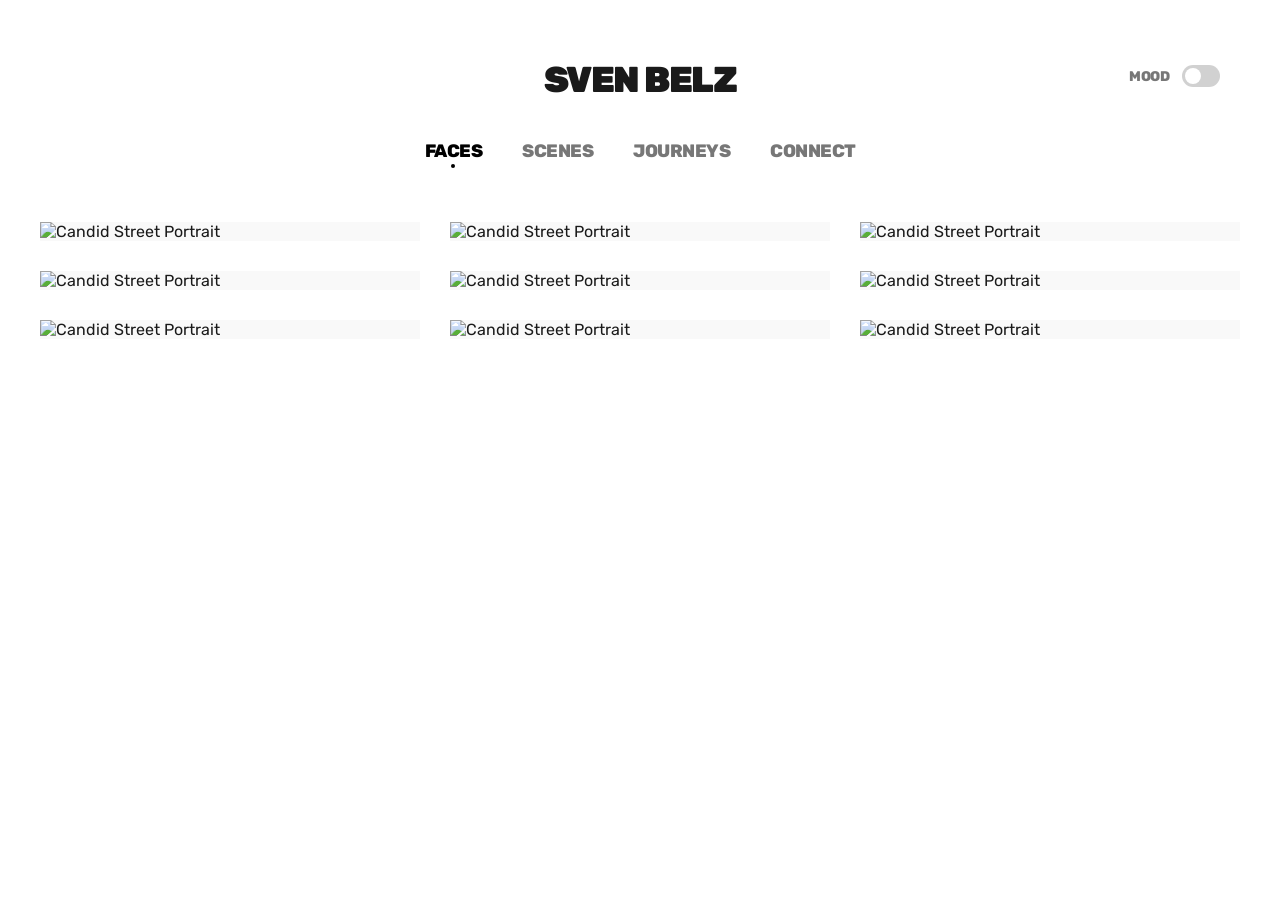
==== index.html @ d6529ec6 "revert: rollback New York Times redesign, keeping only the storytelling nav and custom cursor" ====
<!DOCTYPE html>
<html lang="en">
<head>
    <meta charset="UTF-8">
    <meta name="viewport" content="width=device-width, initial-scale=1.0">
    <title>Sven Belz | Candid Street Portraits</title>
    <link rel="preconnect" href="https://fonts.googleapis.com">
    <link rel="preconnect" href="https://fonts.gstatic.com" crossorigin>
    <link href="https://fonts.googleapis.com/css2?family=Rubik:wght@300;400;500;700;800;900&display=swap" rel="stylesheet">
    <link rel="stylesheet" href="assets/css/style.css">
    <!-- Inline script to prevent theme flash on load -->
    <script>
        const savedTheme = localStorage.getItem('theme');
        if (savedTheme) {
            document.documentElement.setAttribute('data-theme', savedTheme);
        }
    </script>
</head>
<body>
    <header class="site-header">
        <div class="header-inner">
            <a href="index.html" class="logo">SVEN BELZ</a>
            <div class="mood-toggle-wrapper">
                <span class="mood-label">Mood</span>
                <label class="switch">
                    <input type="checkbox" id="theme-toggle-checkbox">
                    <span class="slider"></span>
                </label>
            </div>
            <nav class="main-nav">
                <a href="index.html" class="active">FACES</a>
                <a href="scenes.html">SCENES</a>
                <a href="journeys.html">JOURNEYS</a>
                <a href="connect.html">CONNECT</a>
            </nav>
        </div>
    </header>

    <main class="gallery-container">
        <!-- Instagram style grid (3 columns, square aspect ratio) -->
        <div class="masonry-gallery">
            <div class="grid-item"><img src="https://images.unsplash.com/photo-1511895426328-dc8714191300?q=80&w=800&auto=format&fit=crop" alt="Candid Street Portrait"></div>
            <div class="grid-item"><img src="https://images.unsplash.com/photo-1542038784456-1ea8e935640e?q=80&w=800&auto=format&fit=crop" alt="Candid Street Portrait"></div>
            <div class="grid-item"><img src="https://images.unsplash.com/photo-1506869640319-ce1a46062c70?q=80&w=800&auto=format&fit=crop" alt="Candid Street Portrait"></div>
            <div class="grid-item"><img src="https://images.unsplash.com/photo-1516624683217-bf02fc6b6b7c?q=80&w=800&auto=format&fit=crop" alt="Candid Street Portrait"></div>
            <div class="grid-item"><img src="https://images.unsplash.com/photo-1502307100811-6befc73a43ce?q=80&w=800&auto=format&fit=crop" alt="Candid Street Portrait"></div>
            <div class="grid-item"><img src="https://images.unsplash.com/photo-1520698114486-0692bc1ff4f5?q=80&w=800&auto=format&fit=crop" alt="Candid Street Portrait"></div>
            <div class="grid-item"><img src="https://images.unsplash.com/photo-1503249023995-51b0f3778ccf?q=80&w=800&auto=format&fit=crop" alt="Candid Street Portrait"></div>
            <div class="grid-item"><img src="https://images.unsplash.com/photo-1494790108377-be9c29b29330?q=80&w=800&auto=format&fit=crop" alt="Candid Street Portrait"></div>
            <div class="grid-item"><img src="https://images.unsplash.com/photo-1534528741775-53994a69daeb?q=80&w=800&auto=format&fit=crop" alt="Candid Street Portrait"></div>
        </div>
    </main>

    <script src="assets/js/theme.js"></script>
</body>
</html>
---- assets/css/style.css ----
:root {
    /* Light theme defaults (similar to user browser preference default if not set) */
    --bg-color: #ffffff;
    --text-color: #1a1a1a;
    --nav-color: #777777;
    --nav-hover: #000000;
    --grid-gap: 3px;
    --header-padding: 60px 20px;
    
    /* Typography */
    --font-primary: 'Rubik', sans-serif;
}

[data-theme="dark"] {
    --bg-color: #121212;
    --text-color: #e0e0e0;
    --nav-color: #888888;
    --nav-hover: #ffffff;
}

/* Fallback: if no data-theme is set on root, use prefers-color-scheme */
@media (prefers-color-scheme: dark) {
    :root:not([data-theme="light"]) {
        --bg-color: #121212;
        --text-color: #e0e0e0;
        --nav-color: #888888;
        --nav-hover: #ffffff;
    }
}

* { 
    margin: 0; 
    padding: 0; 
    box-sizing: border-box; 
}

body {
    background-color: var(--bg-color);
    color: var(--text-color);
    font-family: var(--font-primary);
    transition: background-color 0.4s ease, color 0.4s ease;
    -webkit-font-smoothing: antialiased;
    -moz-osx-font-smoothing: grayscale;
}

a { 
    text-decoration: none; 
    color: inherit; 
}

/* HEADER & NAVIGATION */
.site-header {
    background-color: var(--bg-color);
    padding: var(--header-padding);
    transition: background-color 0.4s ease;
}

.header-inner {
    max-width: 1200px;
    margin: 0 auto;
    display: flex;
    flex-direction: column;
    align-items: center;
    position: relative;
    gap: 40px;
}

.logo {
    font-size: 36px;
    font-weight: 900;
    letter-spacing: -1.5px;
    line-height: 1.1;
    text-transform: uppercase;
}

.main-nav {
    display: flex;
    gap: 40px;
    flex-wrap: wrap;
    justify-content: center;
}

.main-nav a {
    font-size: 18px;
    letter-spacing: -0.5px;
    color: var(--nav-color);
    text-transform: uppercase;
    font-weight: 800;
    transition: color 0.3s ease;
    position: relative;
}

.main-nav a:hover, .main-nav a.active {
    color: var(--nav-hover);
}

.main-nav a.active::after {
    content: '';
    position: absolute;
    bottom: -6px;
    left: 50%;
    transform: translateX(-50%);
    width: 4px;
    height: 4px;
    background-color: var(--nav-hover);
    border-radius: 50%;
}

/* MOOD TOGGLE */
.mood-toggle-wrapper {
    position: absolute;
    right: 20px;
    top: 5px;
    display: flex;
    align-items: center;
    gap: 12px;
}

.mood-label {
    font-size: 14px;
    letter-spacing: -0.2px;
    text-transform: uppercase;
    font-weight: 800;
    color: var(--nav-color);
}

.switch {
    position: relative;
    display: inline-block;
    width: 38px;
    height: 22px;
}

.switch input { 
    opacity: 0;
    width: 0;
    height: 0;
}

.slider {
    position: absolute;
    cursor: pointer;
    top: 0;
    left: 0;
    right: 0;
    bottom: 0;
    background-color: #d1d1d1;
    transition: .4s;
    border-radius: 22px;
}

[data-theme="dark"] .slider {
    background-color: #555;
}

.slider:before {
    position: absolute;
    content: "";
    height: 16px;
    width: 16px;
    left: 3px;
    bottom: 3px;
    background-color: white;
    transition: .4s;
    border-radius: 50%;
}

input:checked + .slider {
    background-color: #333;
}

[data-theme="dark"] input:checked + .slider {
    background-color: #e0e0e0;
}

[data-theme="dark"] .slider:before {
    background-color: #121212;
}

input:checked + .slider:before {
    transform: translateX(16px);
}

/* MASONRY GALLERY (André D. Wagner Style) */
.gallery-container {
    max-width: 1400px;
    margin: 0 auto;
    padding: 0 40px 100px;
}

.masonry-gallery {
    column-count: 3;
    column-gap: 30px;
}

.grid-item {
    break-inside: avoid;
    margin-bottom: 30px;
    position: relative;
    overflow: hidden;
    background-color: #f9f9f9;
}

[data-theme="dark"] .grid-item {
    background-color: #1a1a1a;
}

.grid-item img {
    width: 100%;
    height: auto;
    display: block;
    transition: opacity 0.4s ease;
}

.grid-item:hover img {
    opacity: 0.9;
}/* CONTACT PAGE */
.contact-container {
    max-width: 800px;
    margin: 0 auto;
    padding: 60px 20px 100px;
    text-align: center;
}

.contact-content h2 {
    font-size: 42px;
    font-weight: 900;
    margin-bottom: 20px;
    letter-spacing: -1.5px;
    line-height: 1.1;
}

.contact-content p {
    color: var(--nav-color);
    font-size: 14px;
    line-height: 1.8;
}

.email-link {
    display: inline-block;
    margin-top: 30px;
    font-size: 18px;
    font-weight: 500;
    color: var(--text-color);
    border-bottom: 1px solid var(--text-color);
    padding-bottom: 2px;
}

.social-links {
    margin-top: 60px;
}

.social-links a {
    font-size: 12px;
    letter-spacing: 1px;
    text-transform: uppercase;
    color: var(--nav-color);
}
.social-links a:hover {
    color: var(--nav-hover);
}


/* RESPONSIVE */
@media (max-width: 900px) {
    .masonry-gallery {
        column-count: 2;
        column-gap: 20px;
    }
    .grid-item {
        margin-bottom: 20px;
    }
}

@media (max-width: 768px) {
    .header-inner {
        gap: 30px;
    }
    
    .logo {
        font-size: 28px;
    }
    
    .mood-toggle-wrapper {
        position: static;
        margin-top: -10px;
    }
    
    .main-nav {
        gap: 20px;
    }
    
    .masonry-gallery {
        column-count: 2;
        column-gap: 15px;
    }
    .grid-item {
        margin-bottom: 15px;
    }
}

@media (max-width: 480px) {
    .main-nav {
        flex-direction: column;
        align-items: center;
        gap: 15px;
    }
    
    .masonry-gallery {
        column-count: 1;
    }
}

/* Custom Cursor */
.custom-cursor {
    position: fixed;
    top: 0;
    left: 0;
    width: 20px;
    height: 20px;
    background-color: var(--text-color);
    border-radius: 50%;
    pointer-events: none;
    transform: translate(-50%, -50%) scale(0);
    transition: transform 0.15s ease-out;
    mix-blend-mode: difference;
    z-index: 9999;
}
body.hovering-img .custom-cursor {
    transform: translate(-50%, -50%) scale(1);
}
.grid-item img {
    cursor: none;
}
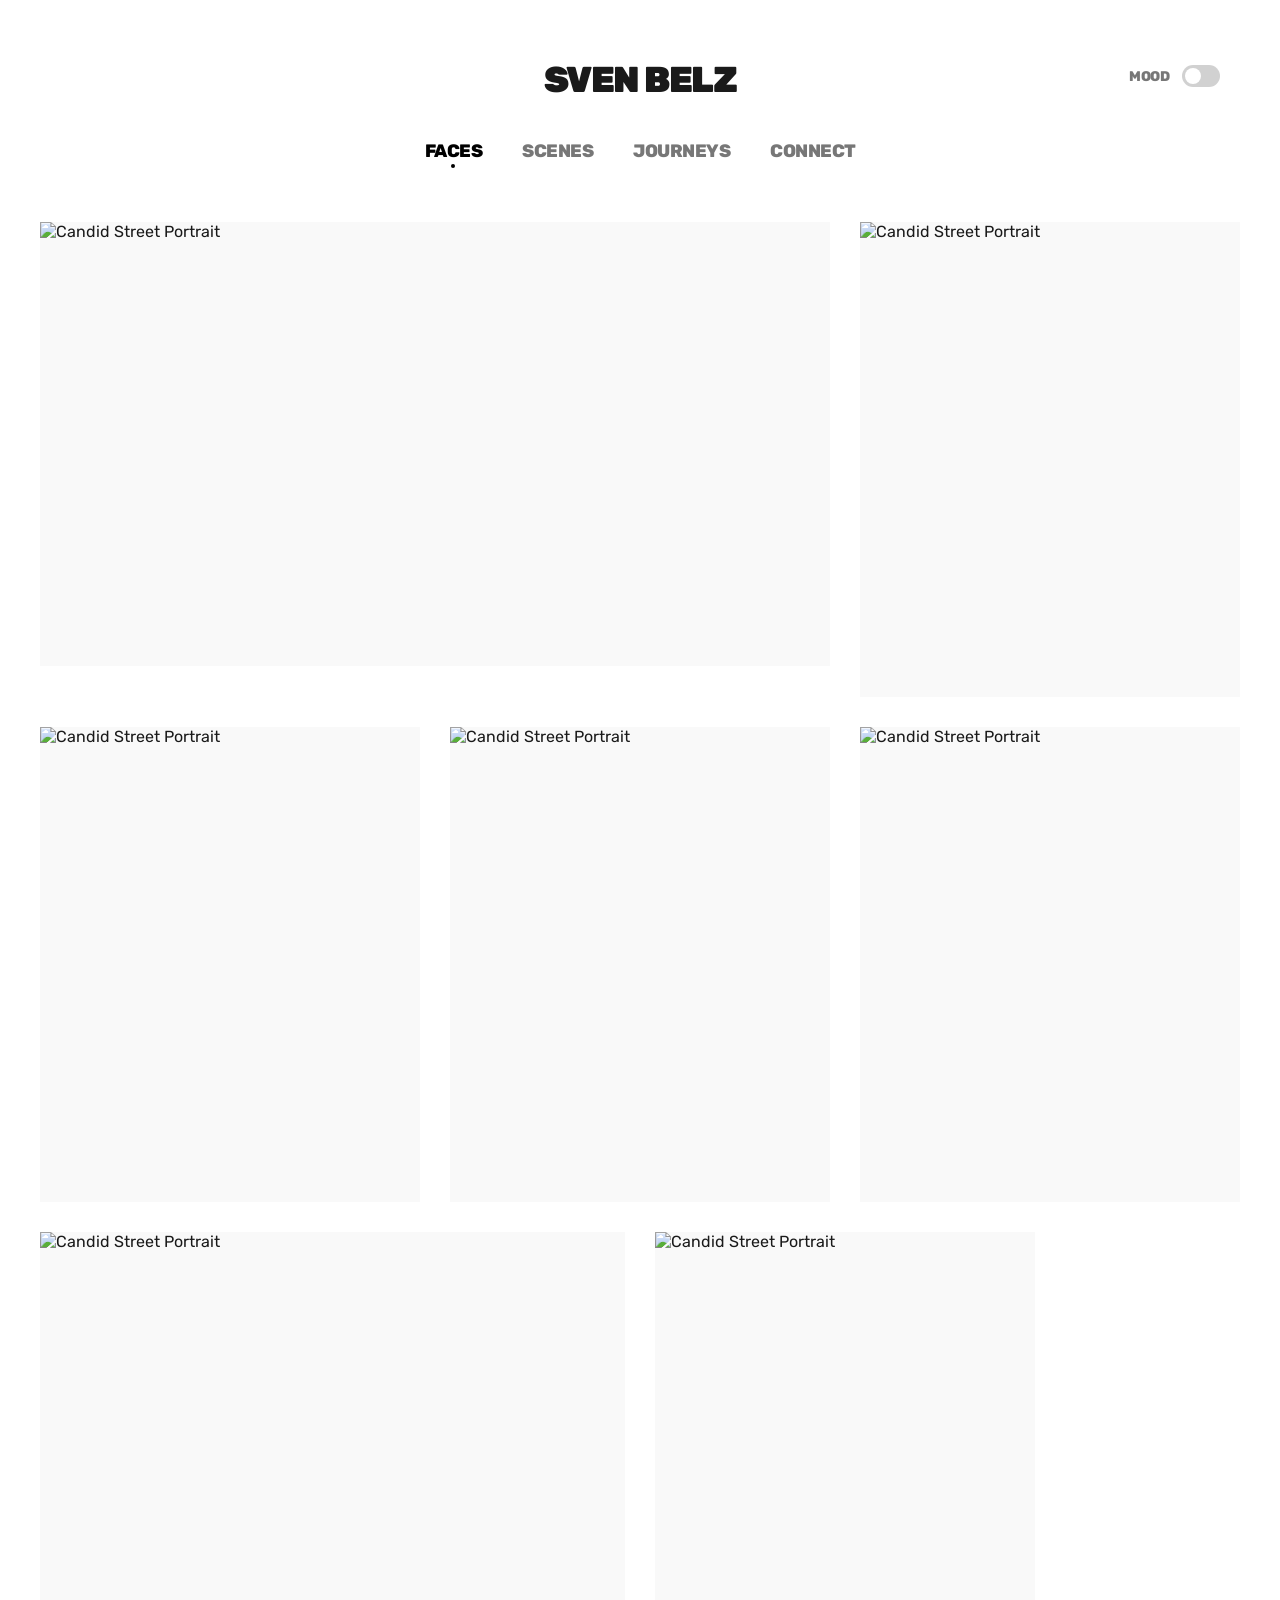
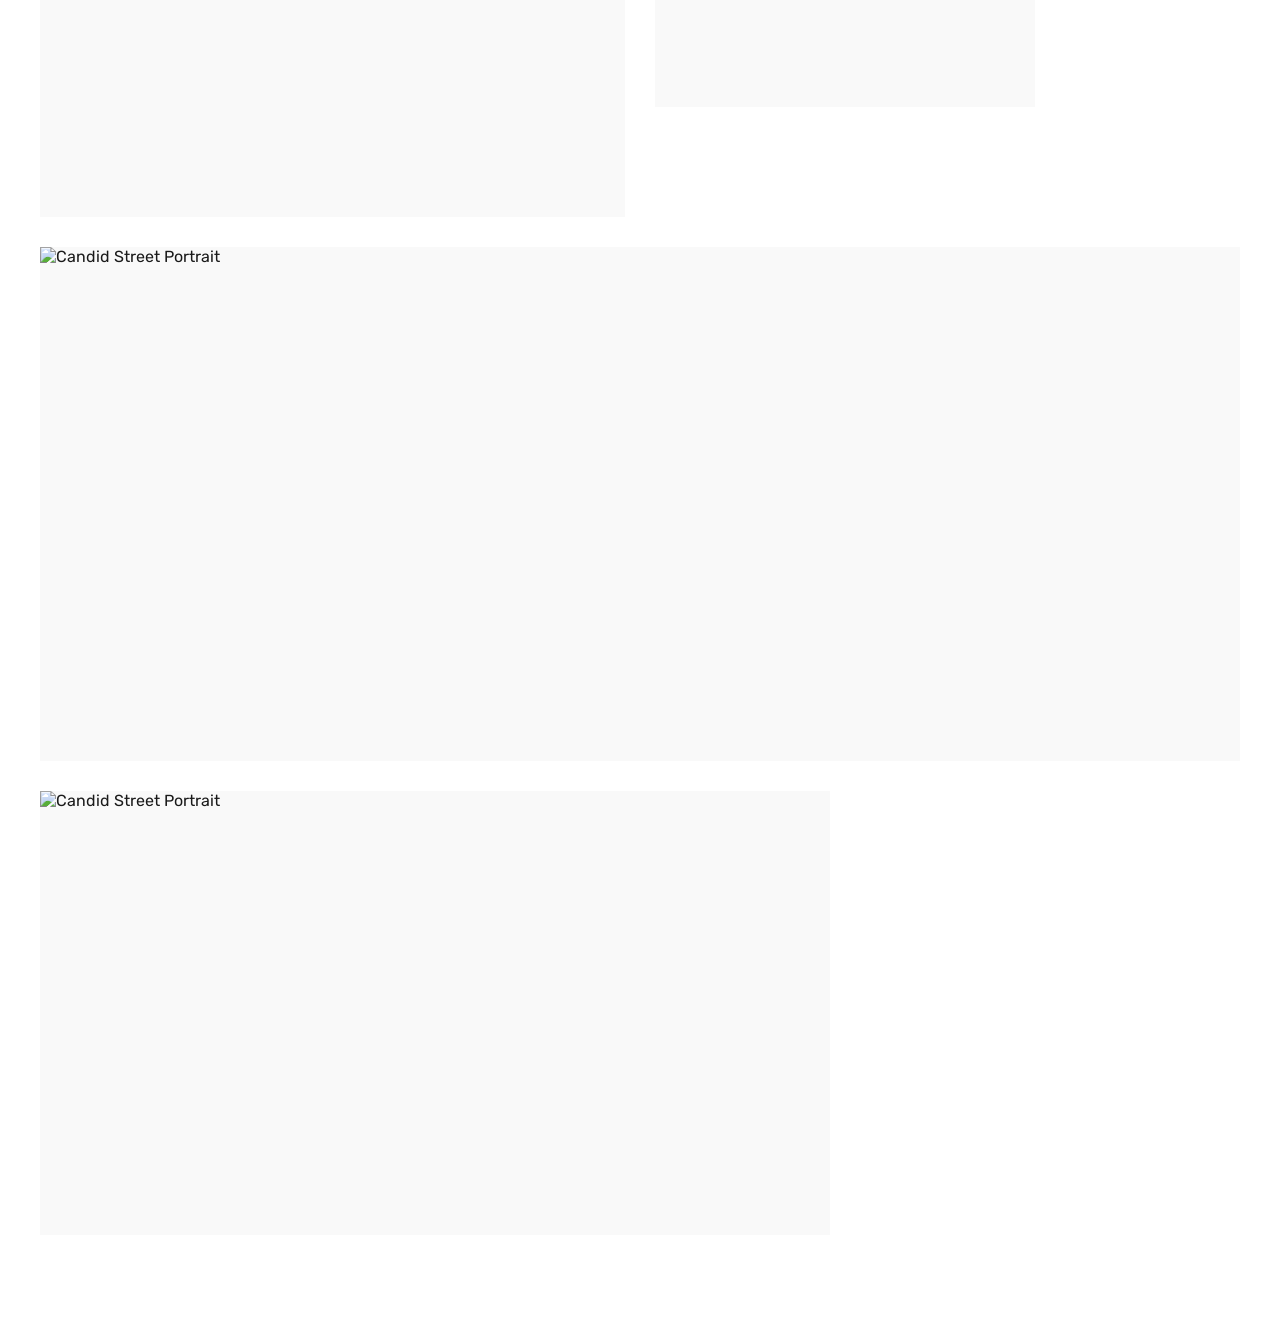
==== commit e4093151: "feat: implement asymmetrical grid with WebP picture logic and lazy loading" ====
--- a/index.html
+++ b/index.html
@@ -39,15 +39,60 @@
     <main class="gallery-container">
         <!-- Instagram style grid (3 columns, square aspect ratio) -->
         <div class="masonry-gallery">
-            <div class="grid-item"><img src="https://images.unsplash.com/photo-1511895426328-dc8714191300?q=80&w=800&auto=format&fit=crop" alt="Candid Street Portrait"></div>
-            <div class="grid-item"><img src="https://images.unsplash.com/photo-1542038784456-1ea8e935640e?q=80&w=800&auto=format&fit=crop" alt="Candid Street Portrait"></div>
-            <div class="grid-item"><img src="https://images.unsplash.com/photo-1506869640319-ce1a46062c70?q=80&w=800&auto=format&fit=crop" alt="Candid Street Portrait"></div>
-            <div class="grid-item"><img src="https://images.unsplash.com/photo-1516624683217-bf02fc6b6b7c?q=80&w=800&auto=format&fit=crop" alt="Candid Street Portrait"></div>
-            <div class="grid-item"><img src="https://images.unsplash.com/photo-1502307100811-6befc73a43ce?q=80&w=800&auto=format&fit=crop" alt="Candid Street Portrait"></div>
-            <div class="grid-item"><img src="https://images.unsplash.com/photo-1520698114486-0692bc1ff4f5?q=80&w=800&auto=format&fit=crop" alt="Candid Street Portrait"></div>
-            <div class="grid-item"><img src="https://images.unsplash.com/photo-1503249023995-51b0f3778ccf?q=80&w=800&auto=format&fit=crop" alt="Candid Street Portrait"></div>
-            <div class="grid-item"><img src="https://images.unsplash.com/photo-1494790108377-be9c29b29330?q=80&w=800&auto=format&fit=crop" alt="Candid Street Portrait"></div>
-            <div class="grid-item"><img src="https://images.unsplash.com/photo-1534528741775-53994a69daeb?q=80&w=800&auto=format&fit=crop" alt="Candid Street Portrait"></div>
+            <div class="grid-item">
+                <picture>
+                    <source srcset="assets/img/placeholder.webp" type="image/webp">
+                    <img src="https://images.unsplash.com/photo-1511895426328-dc8714191300?q=80&w=800&auto=format&fit=crop" alt="Candid Street Portrait" loading="lazy" decoding="async">
+                </picture>
+            </div>
+            <div class="grid-item">
+                <picture>
+                    <source srcset="assets/img/placeholder.webp" type="image/webp">
+                    <img src="https://images.unsplash.com/photo-1542038784456-1ea8e935640e?q=80&w=800&auto=format&fit=crop" alt="Candid Street Portrait" loading="lazy" decoding="async">
+                </picture>
+            </div>
+            <div class="grid-item">
+                <picture>
+                    <source srcset="assets/img/placeholder.webp" type="image/webp">
+                    <img src="https://images.unsplash.com/photo-1506869640319-ce1a46062c70?q=80&w=800&auto=format&fit=crop" alt="Candid Street Portrait" loading="lazy" decoding="async">
+                </picture>
+            </div>
+            <div class="grid-item">
+                <picture>
+                    <source srcset="assets/img/placeholder.webp" type="image/webp">
+                    <img src="https://images.unsplash.com/photo-1516624683217-bf02fc6b6b7c?q=80&w=800&auto=format&fit=crop" alt="Candid Street Portrait" loading="lazy" decoding="async">
+                </picture>
+            </div>
+            <div class="grid-item">
+                <picture>
+                    <source srcset="assets/img/placeholder.webp" type="image/webp">
+                    <img src="https://images.unsplash.com/photo-1502307100811-6befc73a43ce?q=80&w=800&auto=format&fit=crop" alt="Candid Street Portrait" loading="lazy" decoding="async">
+                </picture>
+            </div>
+            <div class="grid-item">
+                <picture>
+                    <source srcset="assets/img/placeholder.webp" type="image/webp">
+                    <img src="https://images.unsplash.com/photo-1520698114486-0692bc1ff4f5?q=80&w=800&auto=format&fit=crop" alt="Candid Street Portrait" loading="lazy" decoding="async">
+                </picture>
+            </div>
+            <div class="grid-item">
+                <picture>
+                    <source srcset="assets/img/placeholder.webp" type="image/webp">
+                    <img src="https://images.unsplash.com/photo-1503249023995-51b0f3778ccf?q=80&w=800&auto=format&fit=crop" alt="Candid Street Portrait" loading="lazy" decoding="async">
+                </picture>
+            </div>
+            <div class="grid-item">
+                <picture>
+                    <source srcset="assets/img/placeholder.webp" type="image/webp">
+                    <img src="https://images.unsplash.com/photo-1494790108377-be9c29b29330?q=80&w=800&auto=format&fit=crop" alt="Candid Street Portrait" loading="lazy" decoding="async">
+                </picture>
+            </div>
+            <div class="grid-item">
+                <picture>
+                    <source srcset="assets/img/placeholder.webp" type="image/webp">
+                    <img src="https://images.unsplash.com/photo-1534528741775-53994a69daeb?q=80&w=800&auto=format&fit=crop" alt="Candid Street Portrait" loading="lazy" decoding="async">
+                </picture>
+            </div>
         </div>
     </main>
 
--- a/assets/css/style.css
+++ b/assets/css/style.css
@@ -181,7 +181,7 @@
     transform: translateX(16px);
 }
 
-/* MASONRY GALLERY (André D. Wagner Style) */
+/* ASYMMETRICAL GALLERY GRID */
 .gallery-container {
     max-width: 1400px;
     margin: 0 auto;
@@ -189,31 +189,45 @@
 }
 
 .masonry-gallery {
-    column-count: 3;
-    column-gap: 30px;
+    display: grid;
+    grid-template-columns: repeat(12, 1fr);
+    grid-auto-flow: dense;
+    gap: 30px;
 }
 
 .grid-item {
-    break-inside: avoid;
-    margin-bottom: 30px;
     position: relative;
     overflow: hidden;
     background-color: #f9f9f9;
-}
+    /* Basic aspect ratio to keep grid structured but dynamic */
+    aspect-ratio: 4 / 5;
+}
+
+/* The asymmetrical rhythm */
+.grid-item { grid-column: span 4; } /* Standard Portrait */
+.grid-item:nth-child(4n+1) { grid-column: span 8; aspect-ratio: 16 / 9; } /* Large Landscape */
+.grid-item:nth-child(5n) { grid-column: span 6; aspect-ratio: 1 / 1; } /* Medium Square */
+.grid-item:nth-child(7n) { grid-column: span 12; aspect-ratio: 21 / 9; } /* Full Width Panorama */
 
 [data-theme="dark"] .grid-item {
     background-color: #1a1a1a;
 }
 
+.grid-item picture, 
 .grid-item img {
     width: 100%;
-    height: auto;
+    height: 100%;
     display: block;
-    transition: opacity 0.4s ease;
+}
+
+.grid-item img {
+    object-fit: cover;
+    transition: opacity 0.4s ease, transform 0.8s cubic-bezier(0.2, 0.8, 0.2, 1);
 }
 
 .grid-item:hover img {
     opacity: 0.9;
+    transform: scale(1.03);
 }/* CONTACT PAGE */
 .contact-container {
     max-width: 800px;
@@ -263,13 +277,8 @@
 
 /* RESPONSIVE */
 @media (max-width: 900px) {
-    .masonry-gallery {
-        column-count: 2;
-        column-gap: 20px;
-    }
-    .grid-item {
-        margin-bottom: 20px;
-    }
+    .grid-item { grid-column: span 6 !important; aspect-ratio: 4/5 !important; }
+    .grid-item:nth-child(3n+1) { grid-column: span 12 !important; aspect-ratio: 16/9 !important; }
 }
 
 @media (max-width: 768px) {
@@ -291,11 +300,12 @@
     }
     
     .masonry-gallery {
-        column-count: 2;
-        column-gap: 15px;
+        display: flex;
+        flex-direction: column;
+        gap: 20px;
     }
     .grid-item {
-        margin-bottom: 15px;
+        aspect-ratio: auto !important;
     }
 }
 
@@ -304,10 +314,6 @@
         flex-direction: column;
         align-items: center;
         gap: 15px;
-    }
-    
-    .masonry-gallery {
-        column-count: 1;
     }
 }
 
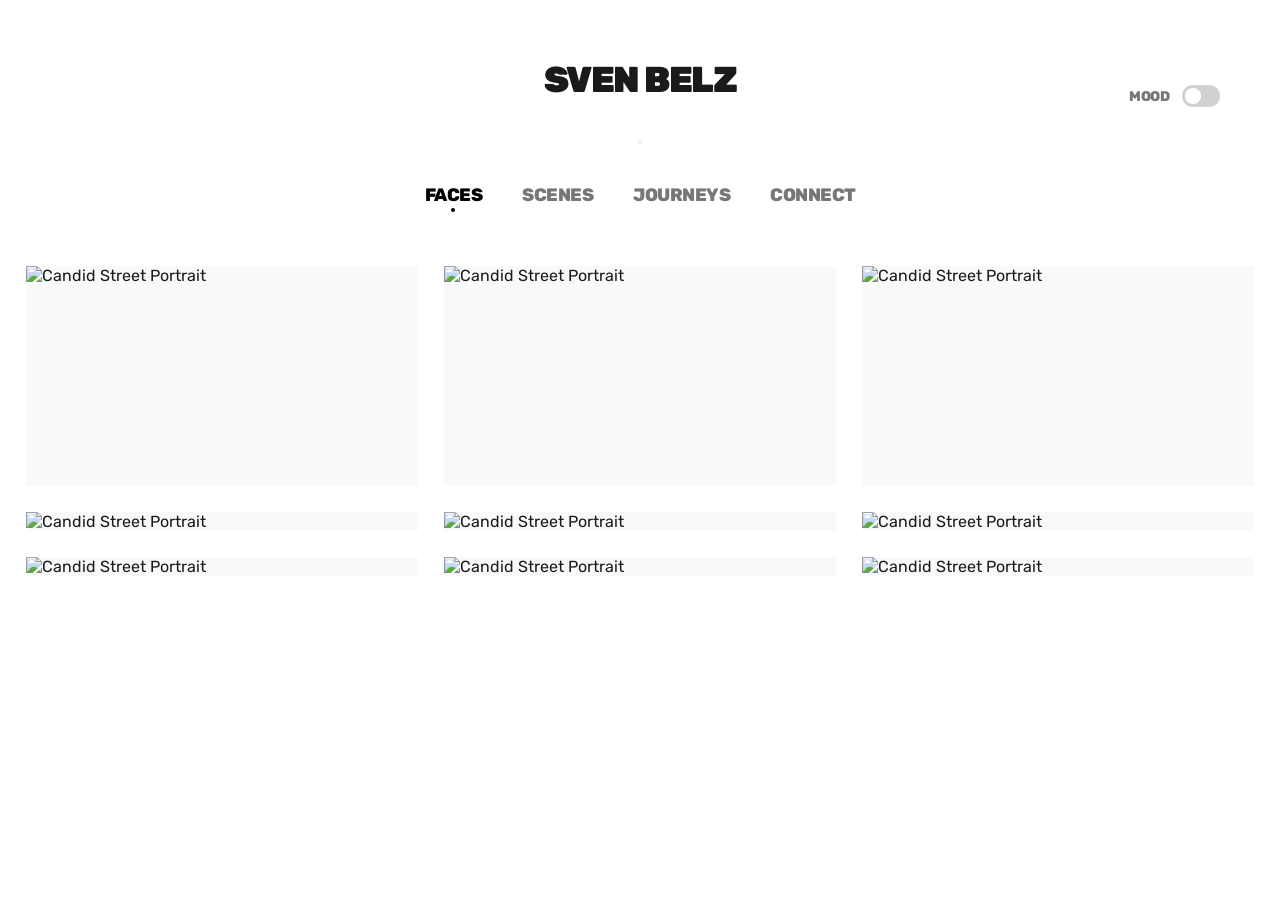
==== commit 83f017f5: "fix: resolve broken theme toggle JS and implement responsive fullscreen hamburger menu for mobile" ====
--- a/index.html
+++ b/index.html
@@ -27,6 +27,11 @@
                     <span class="slider"></span>
                 </label>
             </div>
+                        <button class="mobile-menu-btn" aria-label="Toggle Menu">
+                <span class="bar"></span>
+                <span class="bar"></span>
+                <span class="bar"></span>
+            </button>
             <nav class="main-nav">
                 <a href="index.html" class="active">FACES</a>
                 <a href="scenes.html">SCENES</a>
--- a/assets/css/style.css
+++ b/assets/css/style.css
@@ -110,10 +110,11 @@
 .mood-toggle-wrapper {
     position: absolute;
     right: 20px;
-    top: 5px;
+    top: 25px;
     display: flex;
     align-items: center;
     gap: 12px;
+    z-index: 100;
 }
 
 .mood-label {
@@ -181,33 +182,25 @@
     transform: translateX(16px);
 }
 
-/* ASYMMETRICAL GALLERY GRID */
+/* SQUARES-PACE STYLE MASONRY GALLERY */
 .gallery-container {
-    max-width: 1400px;
+    max-width: 1800px;
     margin: 0 auto;
-    padding: 0 40px 100px;
+    padding: 0 2vw 100px;
 }
 
 .masonry-gallery {
-    display: grid;
-    grid-template-columns: repeat(12, 1fr);
-    grid-auto-flow: dense;
-    gap: 30px;
+    column-count: 3;
+    column-gap: 2vw;
 }
 
 .grid-item {
+    break-inside: avoid;
+    margin-bottom: 2vw;
     position: relative;
     overflow: hidden;
     background-color: #f9f9f9;
-    /* Basic aspect ratio to keep grid structured but dynamic */
-    aspect-ratio: 4 / 5;
-}
-
-/* The asymmetrical rhythm */
-.grid-item { grid-column: span 4; } /* Standard Portrait */
-.grid-item:nth-child(4n+1) { grid-column: span 8; aspect-ratio: 16 / 9; } /* Large Landscape */
-.grid-item:nth-child(5n) { grid-column: span 6; aspect-ratio: 1 / 1; } /* Medium Square */
-.grid-item:nth-child(7n) { grid-column: span 12; aspect-ratio: 21 / 9; } /* Full Width Panorama */
+}
 
 [data-theme="dark"] .grid-item {
     background-color: #1a1a1a;
@@ -216,18 +209,17 @@
 .grid-item picture, 
 .grid-item img {
     width: 100%;
-    height: 100%;
     display: block;
+    height: auto;
 }
 
 .grid-item img {
-    object-fit: cover;
-    transition: opacity 0.4s ease, transform 0.8s cubic-bezier(0.2, 0.8, 0.2, 1);
+    transition: opacity 0.4s ease, filter 0.4s ease;
 }
 
 .grid-item:hover img {
     opacity: 0.9;
-    transform: scale(1.03);
+    filter: brightness(0.95);
 }/* CONTACT PAGE */
 .contact-container {
     max-width: 800px;
@@ -277,43 +269,110 @@
 
 /* RESPONSIVE */
 @media (max-width: 900px) {
-    .grid-item { grid-column: span 6 !important; aspect-ratio: 4/5 !important; }
+    .masonry-gallery {
+        column-count: 2;
+    }
+}
     .grid-item:nth-child(3n+1) { grid-column: span 12 !important; aspect-ratio: 16/9 !important; }
+}
+
+@media (max-width: 768px) {
+    .masonry-gallery {
+        column-count: 1;
+        column-gap: 0;
+    }
+    .grid-item {
+        margin-bottom: 20px;
+    }
+}
+
+
+}
+
+/* MOBILE MENU BURGER */
+.mobile-menu-btn {
+    display: none;
+    flex-direction: column;
+    justify-content: space-between;
+    width: 24px;
+    height: 18px;
+    background: transparent;
+    border: none;
+    cursor: pointer;
+    z-index: 1000;
+    padding: 0;
+}
+
+.mobile-menu-btn .bar {
+    width: 100%;
+    height: 2px;
+    background-color: var(--nav-color);
+    transition: all 0.3s ease;
 }
 
 @media (max-width: 768px) {
     .header-inner {
-        gap: 30px;
+        flex-direction: row;
+        justify-content: center;
+        padding-top: 10px;
+        gap: 0;
     }
     
     .logo {
-        font-size: 28px;
-    }
+        font-size: 24px;
+        z-index: 1000;
+        margin-top: 5px;
+    }
+    
+    .mobile-menu-btn {
+        display: flex;
+        position: absolute;
+        left: 20px;
+        top: 25px;
+    }
+    
+    .mobile-menu-btn.active .bar:nth-child(1) { transform: translateY(8px) rotate(45deg); }
+    .mobile-menu-btn.active .bar:nth-child(2) { opacity: 0; }
+    .mobile-menu-btn.active .bar:nth-child(3) { transform: translateY(-8px) rotate(-45deg); }
     
     .mood-toggle-wrapper {
-        position: static;
-        margin-top: -10px;
+        position: absolute;
+        right: 20px;
+        top: 25px;
+        margin-top: 0;
+        z-index: 1000;
+    }
+    
+    .mood-label {
+        display: none; /* Keep switch but hide word MOOD on mobile */
     }
     
     .main-nav {
-        gap: 20px;
-    }
-    
-    .masonry-gallery {
+        position: fixed;
+        top: 0;
+        left: 0;
+        width: 100%;
+        height: 100vh;
+        background-color: var(--bg-color);
         display: flex;
         flex-direction: column;
-        gap: 20px;
-    }
-    .grid-item {
-        aspect-ratio: auto !important;
-    }
-}
-
-@media (max-width: 480px) {
-    .main-nav {
-        flex-direction: column;
+        justify-content: center;
         align-items: center;
-        gap: 15px;
+        gap: 40px;
+        opacity: 0;
+        pointer-events: none;
+        transition: opacity 0.4s ease;
+        z-index: 999;
+        border: none;
+    }
+    
+    .main-nav.active {
+        opacity: 1;
+        pointer-events: all;
+    }
+    
+    .main-nav a {
+        font-size: 24px;
     }
 }
 
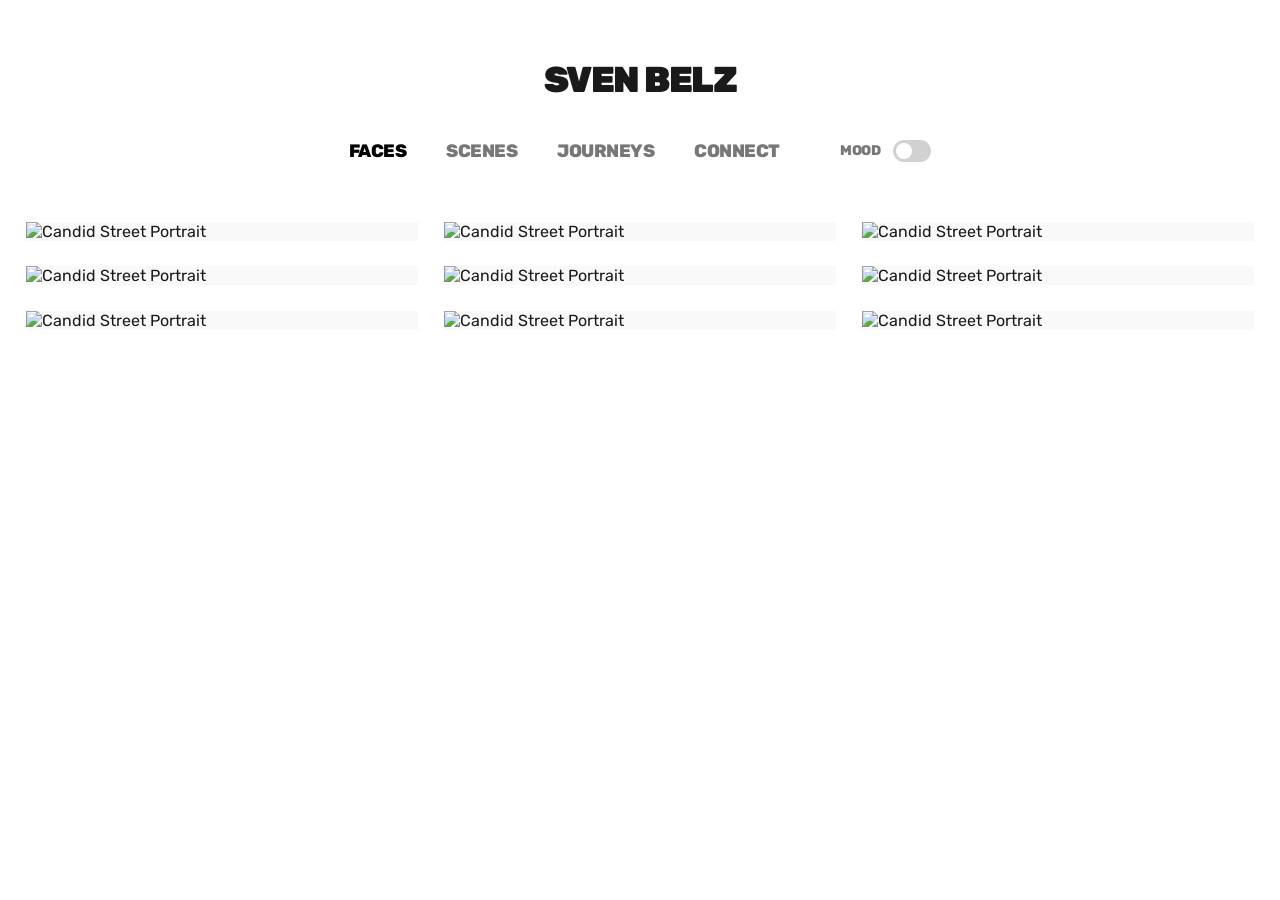
==== commit f15cce8d: "feat(ux): move theme toggle into main-nav to declutter header" ====
--- a/index.html
+++ b/index.html
@@ -20,23 +20,25 @@
     <header class="site-header">
         <div class="header-inner">
             <a href="index.html" class="logo">SVEN BELZ</a>
-            <div class="mood-toggle-wrapper">
-                <span class="mood-label">Mood</span>
-                <label class="switch">
-                    <input type="checkbox" id="theme-toggle-checkbox">
-                    <span class="slider"></span>
-                </label>
-            </div>
-                        <button class="mobile-menu-btn" aria-label="Toggle Menu">
-                <span class="bar"></span>
-                <span class="bar"></span>
-                <span class="bar"></span>
+            <button class="mobile-menu-btn" aria-label="Toggle Menu">
+                <span class="burger-inner">
+                    <span class="top-bun"></span>
+                    <span class="bottom-bun"></span>
+                </span>
             </button>
             <nav class="main-nav">
                 <a href="index.html" class="active">FACES</a>
                 <a href="scenes.html">SCENES</a>
                 <a href="journeys.html">JOURNEYS</a>
                 <a href="connect.html">CONNECT</a>
+            
+                <div class="mood-toggle-wrapper">
+                                <span class="mood-label">Mood</span>
+                                <label class="switch">
+                                    <input type="checkbox" id="theme-toggle-checkbox">
+                                    <span class="slider"></span>
+                                </label>
+                            </div>
             </nav>
         </div>
     </header>
--- a/assets/css/style.css
+++ b/assets/css/style.css
@@ -34,8 +34,10 @@
     box-sizing: border-box; 
 }
 
+html, body {
+    background-color: var(--bg-color);
+}
 body {
-    background-color: var(--bg-color);
     color: var(--text-color);
     font-family: var(--font-primary);
     transition: background-color 0.4s ease, color 0.4s ease;
@@ -78,6 +80,7 @@
     gap: 40px;
     flex-wrap: wrap;
     justify-content: center;
+    align-items: center;
 }
 
 .main-nav a {
@@ -94,27 +97,14 @@
     color: var(--nav-hover);
 }
 
-.main-nav a.active::after {
-    content: '';
-    position: absolute;
-    bottom: -6px;
-    left: 50%;
-    transform: translateX(-50%);
-    width: 4px;
-    height: 4px;
-    background-color: var(--nav-hover);
-    border-radius: 50%;
-}
+
 
 /* MOOD TOGGLE */
 .mood-toggle-wrapper {
-    position: absolute;
-    right: 20px;
-    top: 25px;
     display: flex;
     align-items: center;
     gap: 12px;
-    z-index: 100;
+    margin-left: 20px;
 }
 
 .mood-label {
@@ -127,6 +117,8 @@
 
 .switch {
     position: relative;
+    border: none;
+    outline: none;
     display: inline-block;
     width: 38px;
     height: 22px;
@@ -272,7 +264,6 @@
     .masonry-gallery {
         column-count: 2;
     }
-}
     .grid-item:nth-child(3n+1) { grid-column: span 12 !important; aspect-ratio: 16/9 !important; }
 }
 
@@ -286,67 +277,91 @@
     }
 }
 
-
-}
-
-/* MOBILE MENU BURGER */
+/* MOBILE MENU BURGER (SQUARESPACE STYLE 2-LINES) */
 .mobile-menu-btn {
-    display: none;
-    flex-direction: column;
-    justify-content: space-between;
-    width: 24px;
-    height: 18px;
-    background: transparent;
-    border: none;
-    cursor: pointer;
-    z-index: 1000;
-    padding: 0;
-}
-
-.mobile-menu-btn .bar {
-    width: 100%;
-    height: 2px;
-    background-color: var(--nav-color);
-    transition: all 0.3s ease;
+    display: none !important;
 }
 
 @media (max-width: 768px) {
     .header-inner {
         flex-direction: row;
-        justify-content: center;
+        justify-content: space-between; /* Spread elements */
+        align-items: center;
         padding-top: 10px;
         gap: 0;
     }
     
     .logo {
         font-size: 24px;
-        z-index: 1000;
+        z-index: 1002;
         margin-top: 5px;
+        position: relative; /* ensure it stays above menu */
     }
     
     .mobile-menu-btn {
-        display: flex;
+        display: block !important;
+        background: transparent;
+        border: none !important;
+        outline: none !important;
+        -webkit-tap-highlight-color: transparent;
+        cursor: pointer;
+        padding: 10px;
+        margin-left: -10px; /* Offset padding */
+        z-index: 1002;
+        position: relative;
+    }
+    
+    /* The Burger Container */
+    .burger-inner {
+        position: relative;
+        display: block;
+        width: 26px;
+        height: 16px; /* distance between lines */
+    }
+
+    /* The Lines */
+    .top-bun, .bottom-bun {
         position: absolute;
-        left: 20px;
-        top: 25px;
-    }
-    
-    .mobile-menu-btn.active .bar:nth-child(1) { transform: translateY(8px) rotate(45deg); }
-    .mobile-menu-btn.active .bar:nth-child(2) { opacity: 0; }
-    .mobile-menu-btn.active .bar:nth-child(3) { transform: translateY(-8px) rotate(-45deg); }
-    
+        left: 0;
+        width: 100%;
+        height: 1.5px; /* Extremely thin lines like squarespace */
+        background-color: var(--text-color);
+        transition: transform 0.4s cubic-bezier(0.165, 0.84, 0.44, 1), opacity 0.4s ease;
+        transform-origin: center;
+        border: none !important;
+        outline: none !important;
+    }
+
+    .top-bun {
+        top: 0;
+    }
+
+    .bottom-bun {
+        bottom: 0;
+    }
+    
+    /* Active State (X) */
+    .mobile-menu-btn.active .top-bun {
+        transform: translateY(7.25px) rotate(45deg);
+    }
+    
+    .mobile-menu-btn.active .bottom-bun {
+        transform: translateY(-7.25px) rotate(-45deg);
+    }
+    
+    /* Adjust right side (toggle) */
     .mood-toggle-wrapper {
-        position: absolute;
-        right: 20px;
-        top: 25px;
-        margin-top: 0;
-        z-index: 1000;
+        margin-top: 20px;
+        margin-left: 0;
     }
     
     .mood-label {
-        display: none; /* Keep switch but hide word MOOD on mobile */
-    }
-    
+        display: block;
+        color: var(--text-color);
+        font-size: 18px;
+    }
+    
+    /* Fullscreen Overlay */
     .main-nav {
         position: fixed;
         top: 0;
@@ -359,24 +374,43 @@
         justify-content: center;
         align-items: center;
         gap: 40px;
+        
         opacity: 0;
-        pointer-events: none;
-        transition: opacity 0.4s ease;
-        z-index: 999;
-        border: none;
+        visibility: hidden; /* Prevent focus when closed */
+        transform: translateY(-10px); /* Smooth slight drop */
+        transition: opacity 0.5s cubic-bezier(0.165, 0.84, 0.44, 1), transform 0.5s cubic-bezier(0.165, 0.84, 0.44, 1), visibility 0.5s;
+        z-index: 1001; /* Behind header elements, above everything else */
+        border: none !important;
+        outline: none !important;
     }
     
     .main-nav.active {
         opacity: 1;
+        visibility: visible;
+        transform: translateY(0);
         pointer-events: all;
     }
     
     .main-nav a {
-        font-size: 24px;
+        font-size: 28px;
+        
+        
+        color: var(--text-color);
+    }
+    
+    /* Body lock when menu open */
+    body.menu-open {
+        overflow: hidden;
     }
 }
 
 /* Custom Cursor */
+@media (max-width: 768px) {
+    .custom-cursor {
+        display: none !important;
+    }
+}
+/\* Custom Cursor \*/
 .custom-cursor {
     position: fixed;
     top: 0;
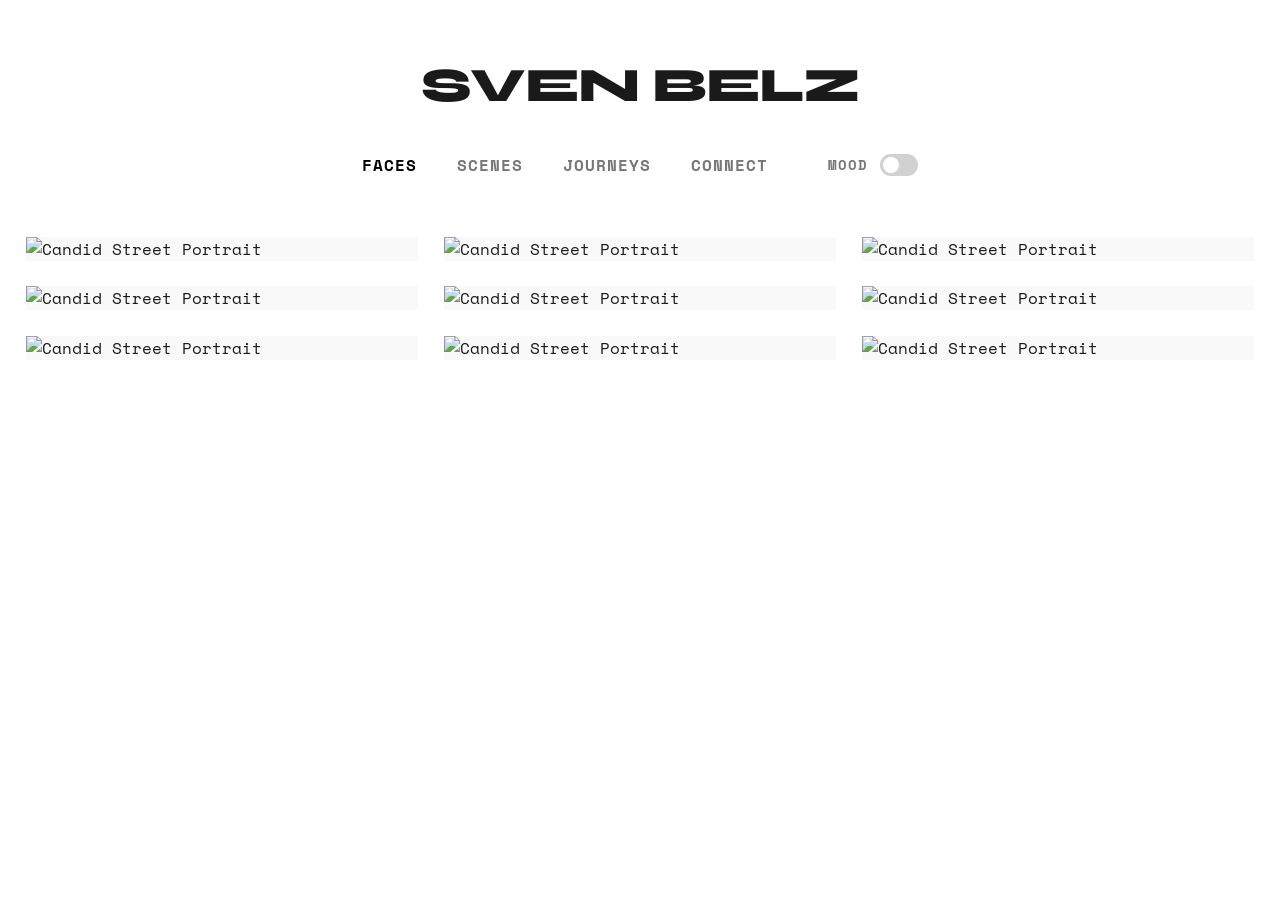
==== commit 47e2839b: "style(ux): replace Rubik with Space Mono and Syne for editorial magazine look" ====
--- a/index.html
+++ b/index.html
@@ -6,7 +6,7 @@
     <title>Sven Belz | Candid Street Portraits</title>
     <link rel="preconnect" href="https://fonts.googleapis.com">
     <link rel="preconnect" href="https://fonts.gstatic.com" crossorigin>
-    <link href="https://fonts.googleapis.com/css2?family=Rubik:wght@300;400;500;700;800;900&display=swap" rel="stylesheet">
+    <link href="https://fonts.googleapis.com/css2?family=Space+Mono:ital,wght@0,400;0,700;1,400;1,700&family=Syne:wght@400..800&display=swap" rel="stylesheet">
     <link rel="stylesheet" href="assets/css/style.css">
     <!-- Inline script to prevent theme flash on load -->
     <script>
--- a/assets/css/style.css
+++ b/assets/css/style.css
@@ -8,7 +8,8 @@
     --header-padding: 60px 20px;
     
     /* Typography */
-    --font-primary: 'Rubik', sans-serif;
+    --font-primary: 'Space Mono', monospace;
+    --font-display: 'Syne', sans-serif;
 }
 
 [data-theme="dark"] {
@@ -68,8 +69,9 @@
 }
 
 .logo {
-    font-size: 36px;
-    font-weight: 900;
+    font-family: var(--font-display);
+    font-size: 48px;
+    font-weight: 800;
     letter-spacing: -1.5px;
     line-height: 1.1;
     text-transform: uppercase;
@@ -84,11 +86,11 @@
 }
 
 .main-nav a {
-    font-size: 18px;
-    letter-spacing: -0.5px;
+    font-size: 16px;
+    letter-spacing: 1px;
     color: var(--nav-color);
     text-transform: uppercase;
-    font-weight: 800;
+    font-weight: 700;
     transition: color 0.3s ease;
     position: relative;
 }
@@ -109,9 +111,9 @@
 
 .mood-label {
     font-size: 14px;
-    letter-spacing: -0.2px;
+    letter-spacing: 1px;
     text-transform: uppercase;
-    font-weight: 800;
+    font-weight: 700;
     color: var(--nav-color);
 }
 
@@ -269,11 +271,11 @@
 
 @media (max-width: 768px) {
     .masonry-gallery {
-        column-count: 1;
-        column-gap: 0;
+        column-count: 2;
+        column-gap: 3vw;
     }
     .grid-item {
-        margin-bottom: 20px;
+        margin-bottom: 3vw;
     }
 }
 
@@ -292,7 +294,7 @@
     }
     
     .logo {
-        font-size: 24px;
+        font-size: 32px;
         z-index: 1002;
         margin-top: 5px;
         position: relative; /* ensure it stays above menu */
@@ -392,9 +394,8 @@
     }
     
     .main-nav a {
-        font-size: 28px;
-        
-        
+        font-size: 24px;
+        letter-spacing: 2px;
         color: var(--text-color);
     }
     
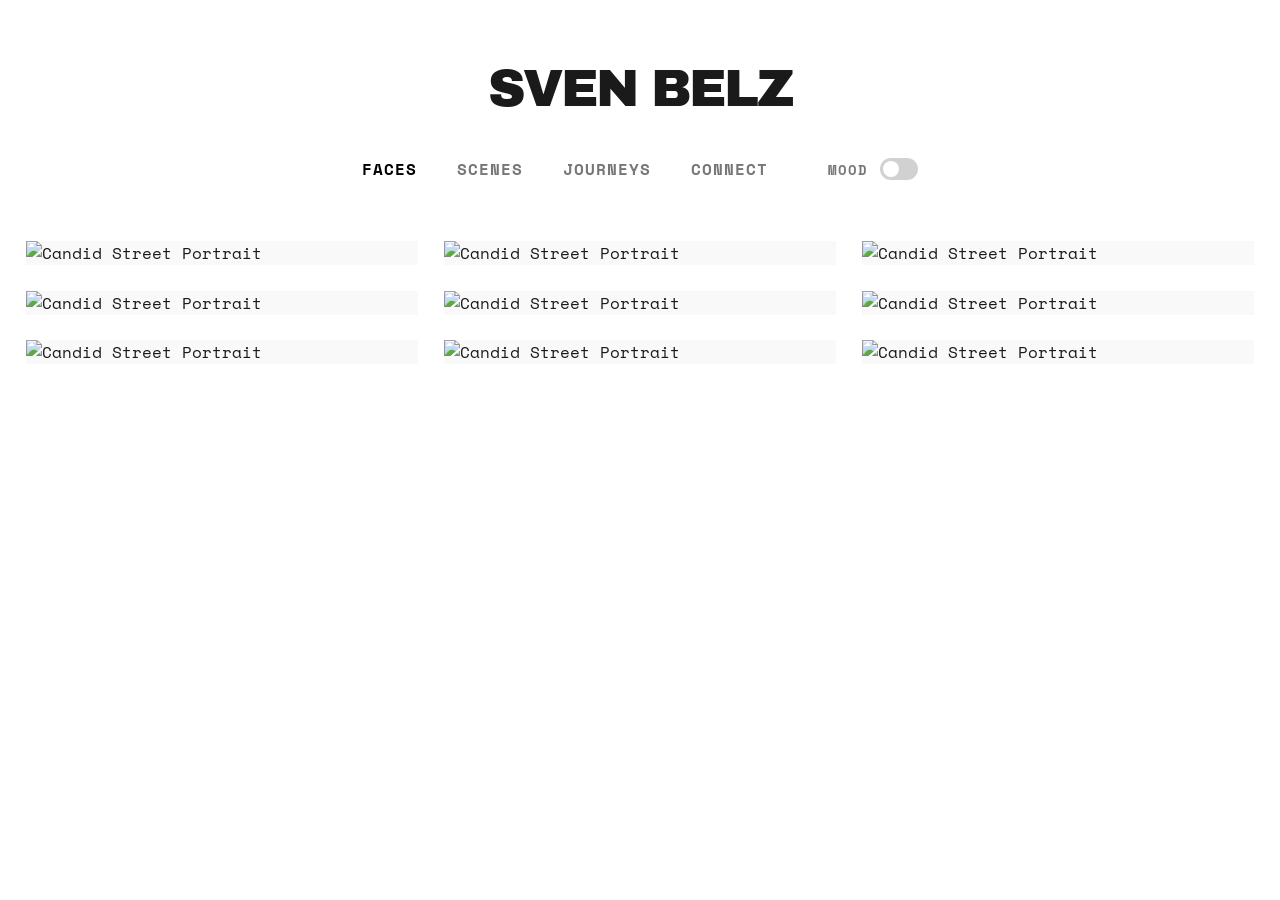
==== commit 398cdda9: "style(ux): replace Syne with Archivo Black for a much bolder brutalist logo" ====
--- a/index.html
+++ b/index.html
@@ -6,7 +6,7 @@
     <title>Sven Belz | Candid Street Portraits</title>
     <link rel="preconnect" href="https://fonts.googleapis.com">
     <link rel="preconnect" href="https://fonts.gstatic.com" crossorigin>
-    <link href="https://fonts.googleapis.com/css2?family=Space+Mono:ital,wght@0,400;0,700;1,400;1,700&family=Syne:wght@400..800&display=swap" rel="stylesheet">
+    <link href="https://fonts.googleapis.com/css2?family=Space+Mono:ital,wght@0,400;0,700;1,400;1,700&family=Archivo+Black&display=swap" rel="stylesheet">
     <link rel="stylesheet" href="assets/css/style.css">
     <!-- Inline script to prevent theme flash on load -->
     <script>
--- a/assets/css/style.css
+++ b/assets/css/style.css
@@ -9,7 +9,7 @@
     
     /* Typography */
     --font-primary: 'Space Mono', monospace;
-    --font-display: 'Syne', sans-serif;
+    --font-display: 'Archivo Black', sans-serif;
 }
 
 [data-theme="dark"] {
@@ -70,9 +70,9 @@
 
 .logo {
     font-family: var(--font-display);
-    font-size: 48px;
-    font-weight: 800;
-    letter-spacing: -1.5px;
+    font-size: 52px;
+    font-weight: 400;
+    letter-spacing: -2.5px;
     line-height: 1.1;
     text-transform: uppercase;
 }
@@ -294,7 +294,8 @@
     }
     
     .logo {
-        font-size: 32px;
+        font-size: 36px;
+        letter-spacing: -2px;
         z-index: 1002;
         margin-top: 5px;
         position: relative; /* ensure it stays above menu */
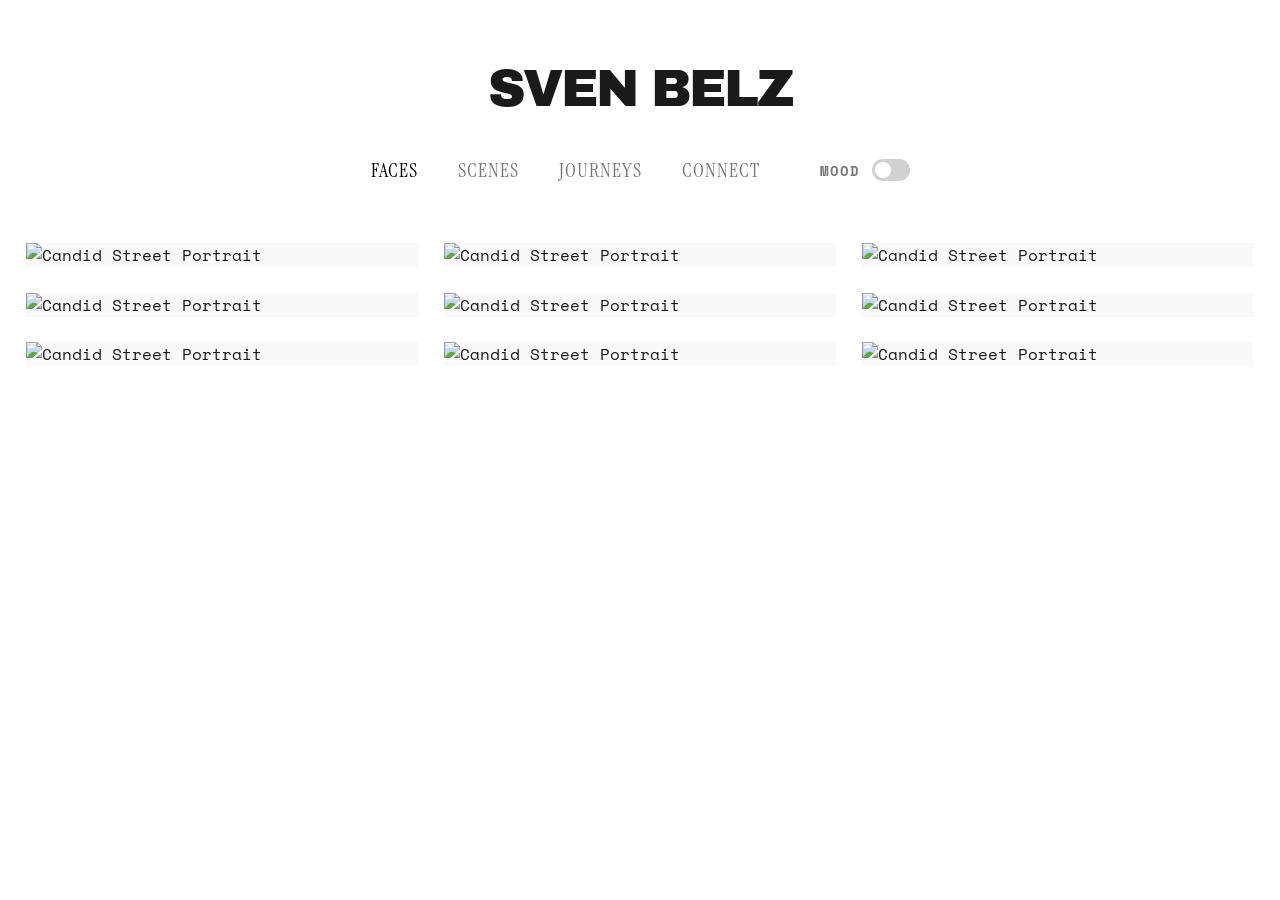
==== commit 6bc10042: "Fix critical frontend issues, a11y menu behavior, and WebP workflow robustness" ====
--- a/index.html
+++ b/index.html
@@ -6,7 +6,7 @@
     <title>Sven Belz | Candid Street Portraits</title>
     <link rel="preconnect" href="https://fonts.googleapis.com">
     <link rel="preconnect" href="https://fonts.gstatic.com" crossorigin>
-    <link href="https://fonts.googleapis.com/css2?family=Space+Mono:ital,wght@0,400;0,700;1,400;1,700&family=Archivo+Black&display=swap" rel="stylesheet">
+    <link href="https://fonts.googleapis.com/css2?family=Space+Mono:ital,wght@0,400;0,700;1,400;1,700&amp;family=Archivo+Black&amp;display=swap" rel="stylesheet">
     <link rel="stylesheet" href="assets/css/style.css">
     <!-- Inline script to prevent theme flash on load -->
     <script>
@@ -20,13 +20,13 @@
     <header class="site-header">
         <div class="header-inner">
             <a href="index.html" class="logo">SVEN BELZ</a>
-            <button class="mobile-menu-btn" aria-label="Toggle Menu">
+            <button class="mobile-menu-btn" aria-label="Toggle Menu" aria-expanded="false" aria-controls="main-nav">
                 <span class="burger-inner">
                     <span class="top-bun"></span>
                     <span class="bottom-bun"></span>
                 </span>
             </button>
-            <nav class="main-nav">
+            <nav class="main-nav" id="main-nav">
                 <a href="index.html" class="active">FACES</a>
                 <a href="scenes.html">SCENES</a>
                 <a href="journeys.html">JOURNEYS</a>
@@ -48,56 +48,47 @@
         <div class="masonry-gallery">
             <div class="grid-item">
                 <picture>
-                    <source srcset="assets/img/placeholder.webp" type="image/webp">
-                    <img src="https://images.unsplash.com/photo-1511895426328-dc8714191300?q=80&w=800&auto=format&fit=crop" alt="Candid Street Portrait" loading="lazy" decoding="async">
+                    <img src="https://images.unsplash.com/photo-1511895426328-dc8714191300?q=80&amp;w=800&amp;auto=format&amp;fit=crop" alt="Candid Street Portrait" loading="lazy" decoding="async">
                 </picture>
             </div>
             <div class="grid-item">
                 <picture>
-                    <source srcset="assets/img/placeholder.webp" type="image/webp">
-                    <img src="https://images.unsplash.com/photo-1542038784456-1ea8e935640e?q=80&w=800&auto=format&fit=crop" alt="Candid Street Portrait" loading="lazy" decoding="async">
+                    <img src="https://images.unsplash.com/photo-1542038784456-1ea8e935640e?q=80&amp;w=800&amp;auto=format&amp;fit=crop" alt="Candid Street Portrait" loading="lazy" decoding="async">
                 </picture>
             </div>
             <div class="grid-item">
                 <picture>
-                    <source srcset="assets/img/placeholder.webp" type="image/webp">
-                    <img src="https://images.unsplash.com/photo-1506869640319-ce1a46062c70?q=80&w=800&auto=format&fit=crop" alt="Candid Street Portrait" loading="lazy" decoding="async">
+                    <img src="https://images.unsplash.com/photo-1506869640319-ce1a46062c70?q=80&amp;w=800&amp;auto=format&amp;fit=crop" alt="Candid Street Portrait" loading="lazy" decoding="async">
                 </picture>
             </div>
             <div class="grid-item">
                 <picture>
-                    <source srcset="assets/img/placeholder.webp" type="image/webp">
-                    <img src="https://images.unsplash.com/photo-1516624683217-bf02fc6b6b7c?q=80&w=800&auto=format&fit=crop" alt="Candid Street Portrait" loading="lazy" decoding="async">
+                    <img src="https://images.unsplash.com/photo-1516624683217-bf02fc6b6b7c?q=80&amp;w=800&amp;auto=format&amp;fit=crop" alt="Candid Street Portrait" loading="lazy" decoding="async">
                 </picture>
             </div>
             <div class="grid-item">
                 <picture>
-                    <source srcset="assets/img/placeholder.webp" type="image/webp">
-                    <img src="https://images.unsplash.com/photo-1502307100811-6befc73a43ce?q=80&w=800&auto=format&fit=crop" alt="Candid Street Portrait" loading="lazy" decoding="async">
+                    <img src="https://images.unsplash.com/photo-1502307100811-6befc73a43ce?q=80&amp;w=800&amp;auto=format&amp;fit=crop" alt="Candid Street Portrait" loading="lazy" decoding="async">
                 </picture>
             </div>
             <div class="grid-item">
                 <picture>
-                    <source srcset="assets/img/placeholder.webp" type="image/webp">
-                    <img src="https://images.unsplash.com/photo-1520698114486-0692bc1ff4f5?q=80&w=800&auto=format&fit=crop" alt="Candid Street Portrait" loading="lazy" decoding="async">
+                    <img src="https://images.unsplash.com/photo-1520698114486-0692bc1ff4f5?q=80&amp;w=800&amp;auto=format&amp;fit=crop" alt="Candid Street Portrait" loading="lazy" decoding="async">
                 </picture>
             </div>
             <div class="grid-item">
                 <picture>
-                    <source srcset="assets/img/placeholder.webp" type="image/webp">
-                    <img src="https://images.unsplash.com/photo-1503249023995-51b0f3778ccf?q=80&w=800&auto=format&fit=crop" alt="Candid Street Portrait" loading="lazy" decoding="async">
+                    <img src="https://images.unsplash.com/photo-1503249023995-51b0f3778ccf?q=80&amp;w=800&amp;auto=format&amp;fit=crop" alt="Candid Street Portrait" loading="lazy" decoding="async">
                 </picture>
             </div>
             <div class="grid-item">
                 <picture>
-                    <source srcset="assets/img/placeholder.webp" type="image/webp">
-                    <img src="https://images.unsplash.com/photo-1494790108377-be9c29b29330?q=80&w=800&auto=format&fit=crop" alt="Candid Street Portrait" loading="lazy" decoding="async">
+                    <img src="https://images.unsplash.com/photo-1494790108377-be9c29b29330?q=80&amp;w=800&amp;auto=format&amp;fit=crop" alt="Candid Street Portrait" loading="lazy" decoding="async">
                 </picture>
             </div>
             <div class="grid-item">
                 <picture>
-                    <source srcset="assets/img/placeholder.webp" type="image/webp">
-                    <img src="https://images.unsplash.com/photo-1534528741775-53994a69daeb?q=80&w=800&auto=format&fit=crop" alt="Candid Street Portrait" loading="lazy" decoding="async">
+                    <img src="https://images.unsplash.com/photo-1534528741775-53994a69daeb?q=80&amp;w=800&amp;auto=format&amp;fit=crop" alt="Candid Street Portrait" loading="lazy" decoding="async">
                 </picture>
             </div>
         </div>
--- a/assets/css/style.css
+++ b/assets/css/style.css
@@ -1,3 +1,5 @@
+@import url('https://fonts.googleapis.com/css2?family=Instrument+Serif:ital@0;1&display=swap');
+
 :root {
     /* Light theme defaults (similar to user browser preference default if not set) */
     --bg-color: #ffffff;
@@ -86,11 +88,12 @@
 }
 
 .main-nav a {
-    font-size: 16px;
+    font-family: 'Instrument Serif', serif;
+    font-size: 20px;
     letter-spacing: 1px;
     color: var(--nav-color);
     text-transform: uppercase;
-    font-weight: 700;
+    font-weight: 400;
     transition: color 0.3s ease;
     position: relative;
 }
@@ -282,6 +285,11 @@
 /* MOBILE MENU BURGER (SQUARESPACE STYLE 2-LINES) */
 .mobile-menu-btn {
     display: none !important;
+}
+
+.mobile-menu-btn:focus-visible {
+    outline: 2px solid var(--text-color);
+    outline-offset: 3px;
 }
 
 @media (max-width: 768px) {
@@ -369,14 +377,20 @@
         position: fixed;
         top: 0;
         left: 0;
+        right: 0;
+        bottom: 0;
         width: 100%;
-        height: 100vh;
+        height: 100%; /* Better for mobile browsers than 100vh */
         background-color: var(--bg-color);
         display: flex;
         flex-direction: column;
         justify-content: center;
         align-items: center;
         gap: 40px;
+        padding-top: 80px; /* Optically offsets the large logo at the top */
+        padding-bottom: 20px;
+        box-sizing: border-box;
+        flex-wrap: nowrap;
         
         opacity: 0;
         visibility: hidden; /* Prevent focus when closed */
@@ -412,7 +426,7 @@
         display: none !important;
     }
 }
-/\* Custom Cursor \*/
+/* Custom Cursor */
 .custom-cursor {
     position: fixed;
     top: 0;
